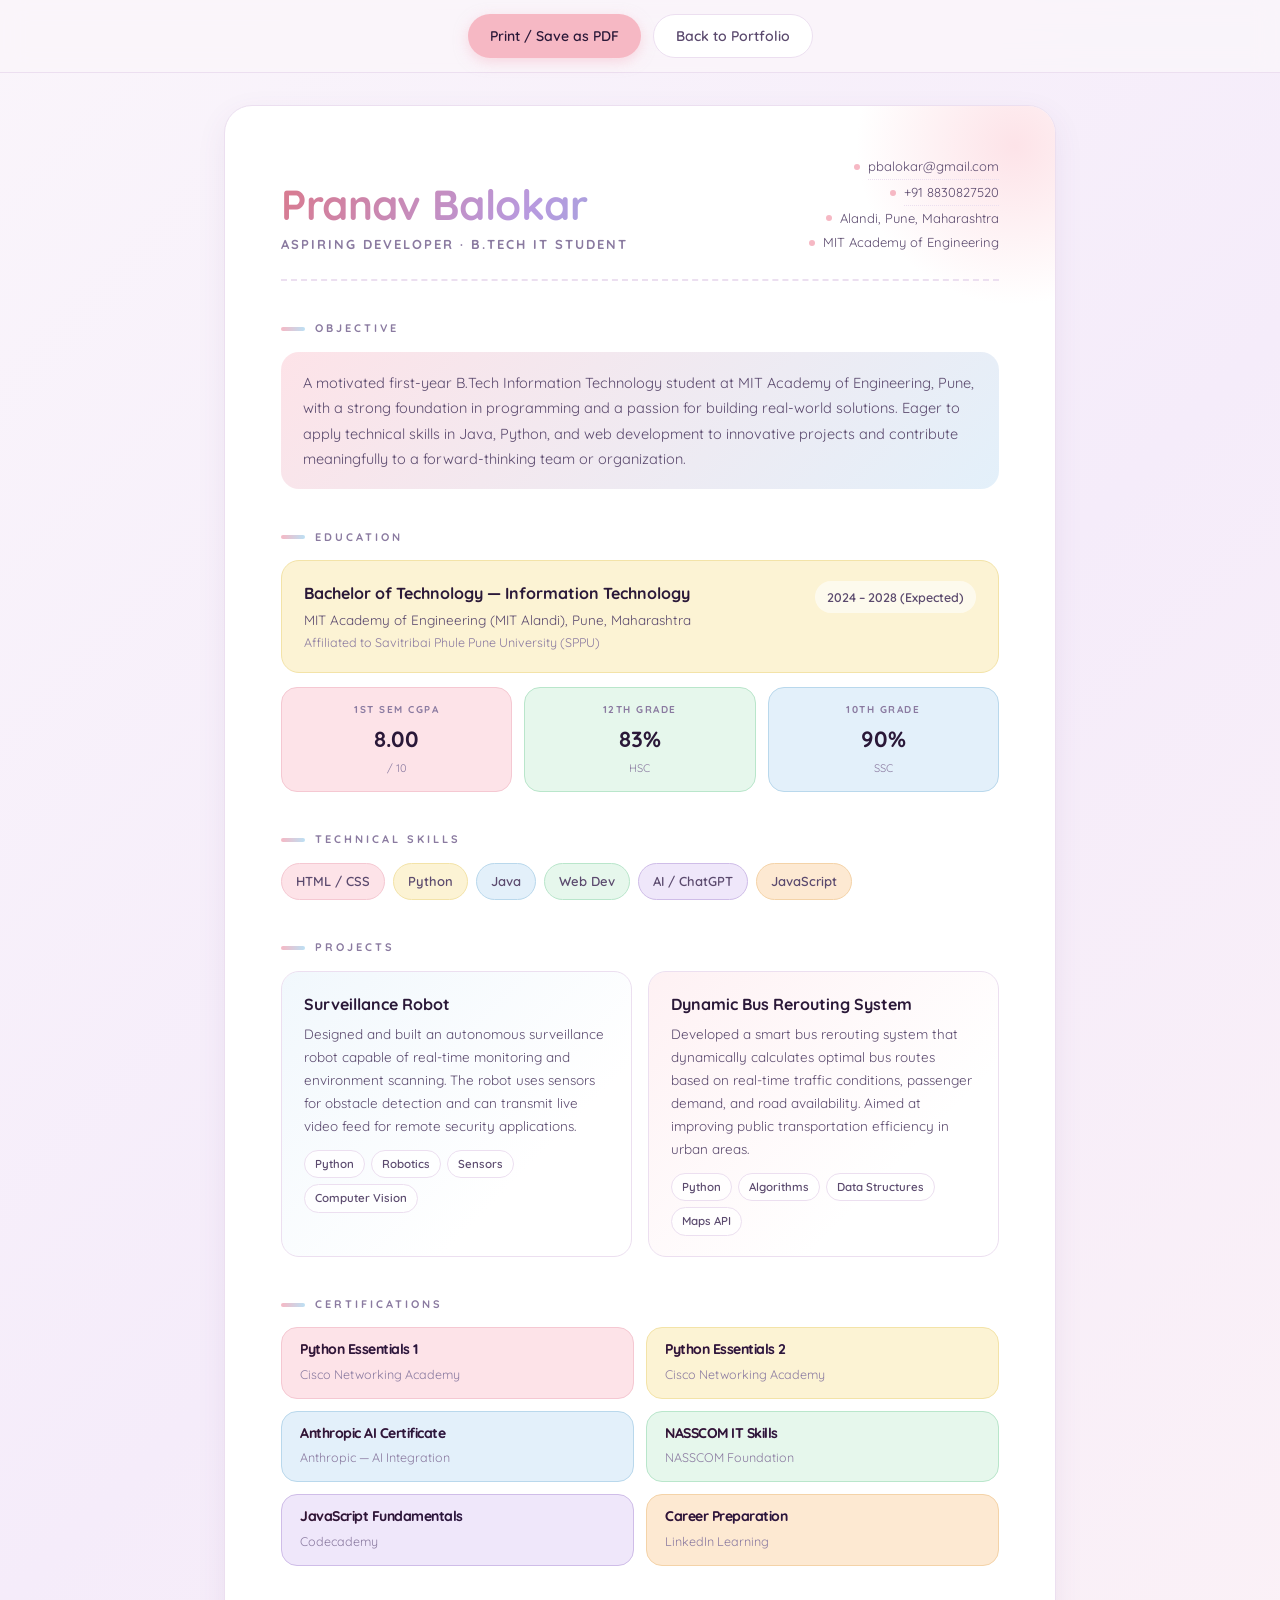
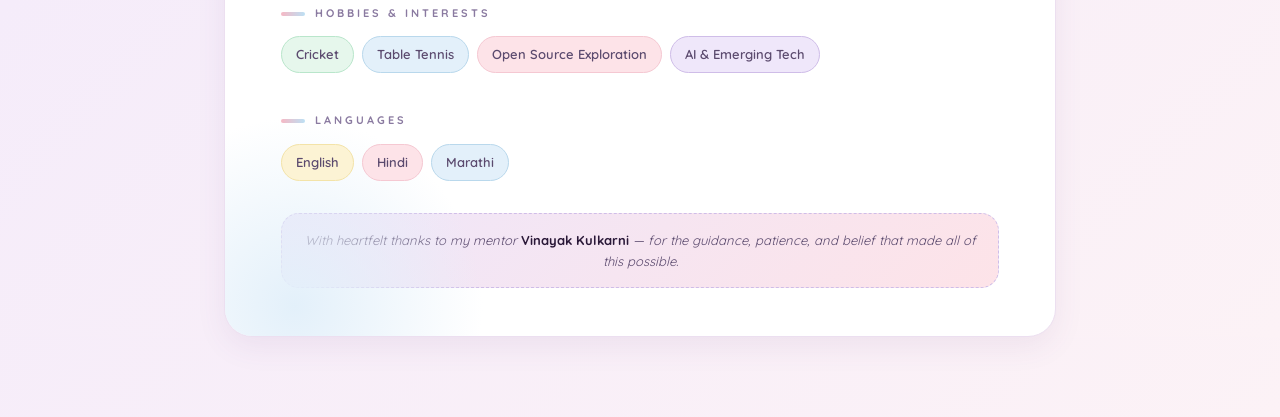
==== resume.html @ 5c5d3f50 "Add files via upload" ====
<!DOCTYPE html>
<html lang="en">
<head>
<meta charset="UTF-8" />
<meta name="viewport" content="width=device-width, initial-scale=1.0" />
<title>Pranav Balokar — Resume</title>
<link rel="preconnect" href="https://fonts.googleapis.com" />
<link rel="preconnect" href="https://fonts.gstatic.com" crossorigin />
<link href="https://fonts.googleapis.com/css2?family=Quicksand:wght@400;500;600;700&display=swap" rel="stylesheet" />
<style>
  :root {
    --bg: #faf5fb;
    --ink: #2a1838;
    --ink-soft: #5b4a6e;
    --ink-mute: #8a7aa0;
    --card: #ffffff;
    --border: #ecdff0;
    --primary: #f6b8c4;
    --primary-soft: #fde3e8;
    --secondary: #f6e1a0;
    --secondary-soft: #fcf3d4;
    --accent: #bce0f4;
    --accent-soft: #e3f0fa;
    --mint: #c7eed6;
    --mint-soft: #e6f7ec;
    --lilac: #d8c8f0;
    --lilac-soft: #efe7fa;
    --shadow: 0 10px 30px rgba(99, 64, 132, 0.08);
  }

  * { box-sizing: border-box; margin: 0; padding: 0; }

  html, body {
    background: linear-gradient(135deg, #faf5fb 0%, #f5ecfa 50%, #fcf2f6 100%);
    color: var(--ink);
    font-family: 'Quicksand', sans-serif;
    line-height: 1.6;
    min-height: 100vh;
    -webkit-font-smoothing: antialiased;
    -moz-osx-font-smoothing: grayscale;
  }

  .actions {
    position: sticky;
    top: 0;
    z-index: 50;
    background: rgba(250, 245, 251, 0.8);
    backdrop-filter: blur(12px);
    -webkit-backdrop-filter: blur(12px);
    border-bottom: 1px solid var(--border);
    padding: 14px 24px;
    display: flex;
    justify-content: center;
    gap: 12px;
  }
  .actions a, .actions button {
    font-family: inherit;
    font-weight: 600;
    font-size: 14px;
    padding: 10px 22px;
    border-radius: 999px;
    border: none;
    cursor: pointer;
    transition: transform 0.2s, box-shadow 0.2s;
    text-decoration: none;
    display: inline-flex;
    align-items: center;
    gap: 8px;
  }
  .actions .btn-primary {
    background: var(--primary);
    color: var(--ink);
    box-shadow: 0 4px 14px rgba(246, 184, 196, 0.5);
  }
  .actions .btn-ghost {
    background: var(--card);
    color: var(--ink-soft);
    border: 1px solid var(--border);
  }
  .actions a:hover, .actions button:hover { transform: translateY(-2px); box-shadow: var(--shadow); }

  .page {
    max-width: 880px;
    margin: 32px auto 80px;
    padding: 0 24px;
  }

  .resume {
    background: var(--card);
    border-radius: 28px;
    padding: 48px 56px;
    box-shadow: var(--shadow);
    border: 1px solid var(--border);
    overflow: hidden;
    position: relative;
  }
  .resume::before {
    content: "";
    position: absolute;
    top: -120px; right: -120px;
    width: 320px; height: 320px;
    background: radial-gradient(circle, var(--primary-soft), transparent 70%);
    pointer-events: none;
  }
  .resume::after {
    content: "";
    position: absolute;
    bottom: -160px; left: -120px;
    width: 380px; height: 380px;
    background: radial-gradient(circle, var(--accent-soft), transparent 70%);
    pointer-events: none;
  }

  /* Header */
  header.hero {
    display: grid;
    grid-template-columns: 1fr auto;
    gap: 24px;
    align-items: end;
    padding-bottom: 24px;
    border-bottom: 2px dashed var(--border);
    position: relative;
    z-index: 1;
  }
  .name {
    font-size: 42px;
    font-weight: 700;
    letter-spacing: -0.5px;
    background: linear-gradient(120deg, #d97a8e 0%, #b89adf 50%, #7fb8d9 100%);
    -webkit-background-clip: text;
    background-clip: text;
    color: transparent;
    line-height: 1.1;
    margin-bottom: 6px;
  }
  .role {
    font-size: 13px;
    font-weight: 700;
    letter-spacing: 2px;
    text-transform: uppercase;
    color: var(--ink-mute);
  }
  .meta {
    text-align: right;
    font-size: 13px;
    color: var(--ink-soft);
    line-height: 1.9;
  }
  .meta .row { display: flex; align-items: center; justify-content: flex-end; gap: 8px; }
  .meta .dot {
    width: 6px; height: 6px; border-radius: 50%;
    background: var(--primary);
    display: inline-block;
  }
  .meta a { color: inherit; text-decoration: none; border-bottom: 1px dotted var(--border); }
  .meta a:hover { color: var(--ink); }

  /* Sections */
  section {
    margin-top: 32px;
    position: relative;
    z-index: 1;
  }
  h2 {
    font-size: 11px;
    font-weight: 700;
    letter-spacing: 3px;
    text-transform: uppercase;
    color: var(--ink-mute);
    margin-bottom: 14px;
    display: inline-flex;
    align-items: center;
    gap: 10px;
  }
  h2::before {
    content: "";
    width: 24px; height: 4px;
    border-radius: 4px;
    background: linear-gradient(90deg, var(--primary), var(--accent));
  }

  /* Objective */
  .objective {
    background: linear-gradient(135deg, var(--primary-soft), var(--accent-soft));
    border-radius: 18px;
    padding: 18px 22px;
    font-size: 14.5px;
    color: var(--ink-soft);
    line-height: 1.75;
  }

  /* Education */
  .edu-card {
    background: var(--secondary-soft);
    border: 1px solid #f3e3a8;
    border-radius: 18px;
    padding: 20px 22px;
    display: grid;
    grid-template-columns: 1fr auto;
    gap: 12px;
  }
  .edu-card .degree { font-weight: 700; font-size: 16px; color: var(--ink); }
  .edu-card .school { font-size: 13.5px; color: var(--ink-soft); margin-top: 2px; }
  .edu-card .affil  { font-size: 12.5px; color: var(--ink-mute); margin-top: 2px; }
  .edu-card .date {
    font-size: 12.5px;
    font-weight: 600;
    color: var(--ink-soft);
    background: rgba(255,255,255,0.6);
    padding: 6px 12px;
    border-radius: 999px;
    height: fit-content;
    white-space: nowrap;
  }
  .edu-stats {
    margin-top: 14px;
    display: grid;
    grid-template-columns: repeat(3, 1fr);
    gap: 12px;
  }
  .stat {
    border-radius: 16px;
    padding: 14px 16px;
    text-align: center;
    border: 1px solid var(--border);
  }
  .stat .label { font-size: 10px; font-weight: 700; letter-spacing: 1.5px; text-transform: uppercase; color: var(--ink-mute); margin-bottom: 4px; }
  .stat .val   { font-size: 22px; font-weight: 700; color: var(--ink); }
  .stat .sub   { font-size: 11px; color: var(--ink-mute); margin-top: 2px; }
  .stat.cgpa   { background: var(--primary-soft); border-color: #f5c8d2; }
  .stat.tw     { background: var(--mint-soft); border-color: #b9e6cb; }
  .stat.ten    { background: var(--accent-soft); border-color: #b9d8ec; }

  /* Skills */
  .skills {
    display: flex;
    flex-wrap: wrap;
    gap: 8px;
  }
  .skill {
    font-size: 13px;
    font-weight: 600;
    padding: 7px 14px;
    border-radius: 999px;
    border: 1px solid var(--border);
    background: var(--card);
    color: var(--ink-soft);
  }
  .skill:nth-child(6n+1) { background: var(--primary-soft); border-color: #f5c8d2; }
  .skill:nth-child(6n+2) { background: var(--secondary-soft); border-color: #f3e3a8; }
  .skill:nth-child(6n+3) { background: var(--accent-soft); border-color: #b9d8ec; }
  .skill:nth-child(6n+4) { background: var(--mint-soft); border-color: #b9e6cb; }
  .skill:nth-child(6n+5) { background: var(--lilac-soft); border-color: #cfbde8; }
  .skill:nth-child(6n+6) { background: #fde9d2; border-color: #f4d3a8; }

  /* Projects */
  .projects { display: grid; grid-template-columns: 1fr 1fr; gap: 16px; }
  .project {
    border-radius: 18px;
    padding: 20px 22px;
    border: 1px solid var(--border);
    background: var(--card);
    position: relative;
    overflow: hidden;
  }
  .project::before {
    content: "";
    position: absolute;
    inset: 0;
    background: linear-gradient(135deg, var(--accent-soft), transparent 70%);
    opacity: 0.5;
    pointer-events: none;
  }
  .project:nth-child(2)::before { background: linear-gradient(135deg, var(--primary-soft), transparent 70%); }
  .project h3 { font-size: 16px; font-weight: 700; margin-bottom: 6px; position: relative; }
  .project p  { font-size: 13.5px; color: var(--ink-soft); line-height: 1.7; position: relative; }
  .project .tags {
    margin-top: 12px;
    display: flex;
    flex-wrap: wrap;
    gap: 6px;
    position: relative;
  }
  .project .tag {
    font-size: 11.5px;
    font-weight: 600;
    padding: 4px 10px;
    border-radius: 999px;
    background: rgba(255,255,255,0.85);
    color: var(--ink-soft);
    border: 1px solid var(--border);
  }

  /* Certifications */
  .certs { display: grid; grid-template-columns: 1fr 1fr; gap: 12px; }
  .cert {
    border-radius: 16px;
    padding: 14px 18px;
    border: 1px solid var(--border);
    background: var(--card);
  }
  .cert .name { font-weight: 700; font-size: 14px; color: var(--ink); }
  .cert .org  { font-size: 12.5px; color: var(--ink-mute); margin-top: 2px; }
  .cert:nth-child(6n+1) { background: var(--primary-soft); border-color: #f5c8d2; }
  .cert:nth-child(6n+2) { background: var(--secondary-soft); border-color: #f3e3a8; }
  .cert:nth-child(6n+3) { background: var(--accent-soft); border-color: #b9d8ec; }
  .cert:nth-child(6n+4) { background: var(--mint-soft); border-color: #b9e6cb; }
  .cert:nth-child(6n+5) { background: var(--lilac-soft); border-color: #cfbde8; }
  .cert:nth-child(6n+6) { background: #fde9d2; border-color: #f4d3a8; }

  /* Hobbies / Languages */
  .pills { display: flex; flex-wrap: wrap; gap: 8px; }
  .pill {
    font-size: 13px;
    font-weight: 600;
    padding: 7px 14px;
    border-radius: 999px;
    background: var(--card);
    color: var(--ink-soft);
    border: 1px solid var(--border);
  }
  .pill.h1 { background: var(--mint-soft); border-color: #b9e6cb; }
  .pill.h2 { background: var(--accent-soft); border-color: #b9d8ec; }
  .pill.h3 { background: var(--primary-soft); border-color: #f5c8d2; }
  .pill.h4 { background: var(--lilac-soft); border-color: #cfbde8; }
  .pill.l1 { background: var(--secondary-soft); border-color: #f3e3a8; }
  .pill.l2 { background: var(--primary-soft); border-color: #f5c8d2; }
  .pill.l3 { background: var(--accent-soft); border-color: #b9d8ec; }

  /* Mentor note */
  .mentor {
    margin-top: 32px;
    text-align: center;
    background: linear-gradient(135deg, var(--lilac-soft), var(--primary-soft));
    border: 1px dashed #cfbde8;
    border-radius: 18px;
    padding: 16px 20px;
    font-size: 13px;
    color: var(--ink-soft);
    font-style: italic;
  }
  .mentor strong { color: var(--ink); font-style: normal; }

  /* Print */
  @media print {
    .actions { display: none; }
    html, body { background: #fff; }
    .page { margin: 0; padding: 0; max-width: none; }
    .resume {
      box-shadow: none;
      border: none;
      border-radius: 0;
      padding: 32px 36px;
    }
    .resume::before, .resume::after { display: none; }
    section { page-break-inside: avoid; }
  }

  @media (max-width: 720px) {
    .resume { padding: 32px 24px; }
    header.hero { grid-template-columns: 1fr; }
    .meta { text-align: left; }
    .meta .row { justify-content: flex-start; }
    .name { font-size: 32px; }
    .projects, .certs { grid-template-columns: 1fr; }
    .edu-stats { grid-template-columns: 1fr; }
    .edu-card { grid-template-columns: 1fr; }
    .edu-card .date { justify-self: start; }
  }
</style>
</head>
<body>
  <div class="actions">
    <button class="btn-primary" onclick="window.print()">Print / Save as PDF</button>
    <a class="btn-ghost" href="/">Back to Portfolio</a>
  </div>

  <main class="page">
    <article class="resume">
      <header class="hero">
        <div>
          <div class="name">Pranav Balokar</div>
          <div class="role">Aspiring Developer · B.Tech IT Student</div>
        </div>
        <div class="meta">
          <div class="row"><span class="dot"></span><a href="mailto:pbalokar@gmail.com">pbalokar@gmail.com</a></div>
          <div class="row"><span class="dot"></span><a href="tel:+918830827520">+91 8830827520</a></div>
          <div class="row"><span class="dot"></span>Alandi, Pune, Maharashtra</div>
          <div class="row"><span class="dot"></span>MIT Academy of Engineering</div>
        </div>
      </header>

      <section>
        <h2>Objective</h2>
        <p class="objective">
          A motivated first-year B.Tech Information Technology student at MIT Academy of Engineering, Pune,
          with a strong foundation in programming and a passion for building real-world solutions. Eager to
          apply technical skills in Java, Python, and web development to innovative projects and contribute
          meaningfully to a forward-thinking team or organization.
        </p>
      </section>

      <section>
        <h2>Education</h2>
        <div class="edu-card">
          <div>
            <div class="degree">Bachelor of Technology — Information Technology</div>
            <div class="school">MIT Academy of Engineering (MIT Alandi), Pune, Maharashtra</div>
            <div class="affil">Affiliated to Savitribai Phule Pune University (SPPU)</div>
          </div>
          <div class="date">2024 – 2028 (Expected)</div>
        </div>

        <div class="edu-stats">
          <div class="stat cgpa">
            <div class="label">1st Sem CGPA</div>
            <div class="val">8.00</div>
            <div class="sub">/ 10</div>
          </div>
          <div class="stat tw">
            <div class="label">12th Grade</div>
            <div class="val">83%</div>
            <div class="sub">HSC</div>
          </div>
          <div class="stat ten">
            <div class="label">10th Grade</div>
            <div class="val">90%</div>
            <div class="sub">SSC</div>
          </div>
        </div>
      </section>

      <section>
        <h2>Technical Skills</h2>
        <div class="skills">
          <span class="skill">HTML / CSS</span>
          <span class="skill">Python</span>
          <span class="skill">Java</span>
          <span class="skill">Web Dev</span>
          <span class="skill">AI / ChatGPT</span>
          <span class="skill">JavaScript</span>
        </div>
      </section>

      <section>
        <h2>Projects</h2>
        <div class="projects">
          <div class="project">
            <h3>Surveillance Robot</h3>
            <p>Designed and built an autonomous surveillance robot capable of real-time monitoring and environment
              scanning. The robot uses sensors for obstacle detection and can transmit live video feed for remote
              security applications.</p>
            <div class="tags">
              <span class="tag">Python</span>
              <span class="tag">Robotics</span>
              <span class="tag">Sensors</span>
              <span class="tag">Computer Vision</span>
            </div>
          </div>
          <div class="project">
            <h3>Dynamic Bus Rerouting System</h3>
            <p>Developed a smart bus rerouting system that dynamically calculates optimal bus routes based on
              real-time traffic conditions, passenger demand, and road availability. Aimed at improving public
              transportation efficiency in urban areas.</p>
            <div class="tags">
              <span class="tag">Python</span>
              <span class="tag">Algorithms</span>
              <span class="tag">Data Structures</span>
              <span class="tag">Maps API</span>
            </div>
          </div>
        </div>
      </section>

      <section>
        <h2>Certifications</h2>
        <div class="certs">
          <div class="cert">
            <div class="name">Python Essentials 1</div>
            <div class="org">Cisco Networking Academy</div>
          </div>
          <div class="cert">
            <div class="name">Python Essentials 2</div>
            <div class="org">Cisco Networking Academy</div>
          </div>
          <div class="cert">
            <div class="name">Anthropic AI Certificate</div>
            <div class="org">Anthropic — AI Integration</div>
          </div>
          <div class="cert">
            <div class="name">NASSCOM IT Skills</div>
            <div class="org">NASSCOM Foundation</div>
          </div>
          <div class="cert">
            <div class="name">JavaScript Fundamentals</div>
            <div class="org">Codecademy</div>
          </div>
          <div class="cert">
            <div class="name">Career Preparation</div>
            <div class="org">LinkedIn Learning</div>
          </div>
        </div>
      </section>

      <section>
        <h2>Hobbies &amp; Interests</h2>
        <div class="pills">
          <span class="pill h1">Cricket</span>
          <span class="pill h2">Table Tennis</span>
          <span class="pill h3">Open Source Exploration</span>
          <span class="pill h4">AI &amp; Emerging Tech</span>
        </div>
      </section>

      <section>
        <h2>Languages</h2>
        <div class="pills">
          <span class="pill l1">English</span>
          <span class="pill l2">Hindi</span>
          <span class="pill l3">Marathi</span>
        </div>
      </section>

      <div class="mentor">
        With heartfelt thanks to my mentor <strong>Vinayak Kulkarni</strong> — for the guidance, patience, and belief that made all of this possible.
      </div>
    </article>
  </main>
</body>
</html>
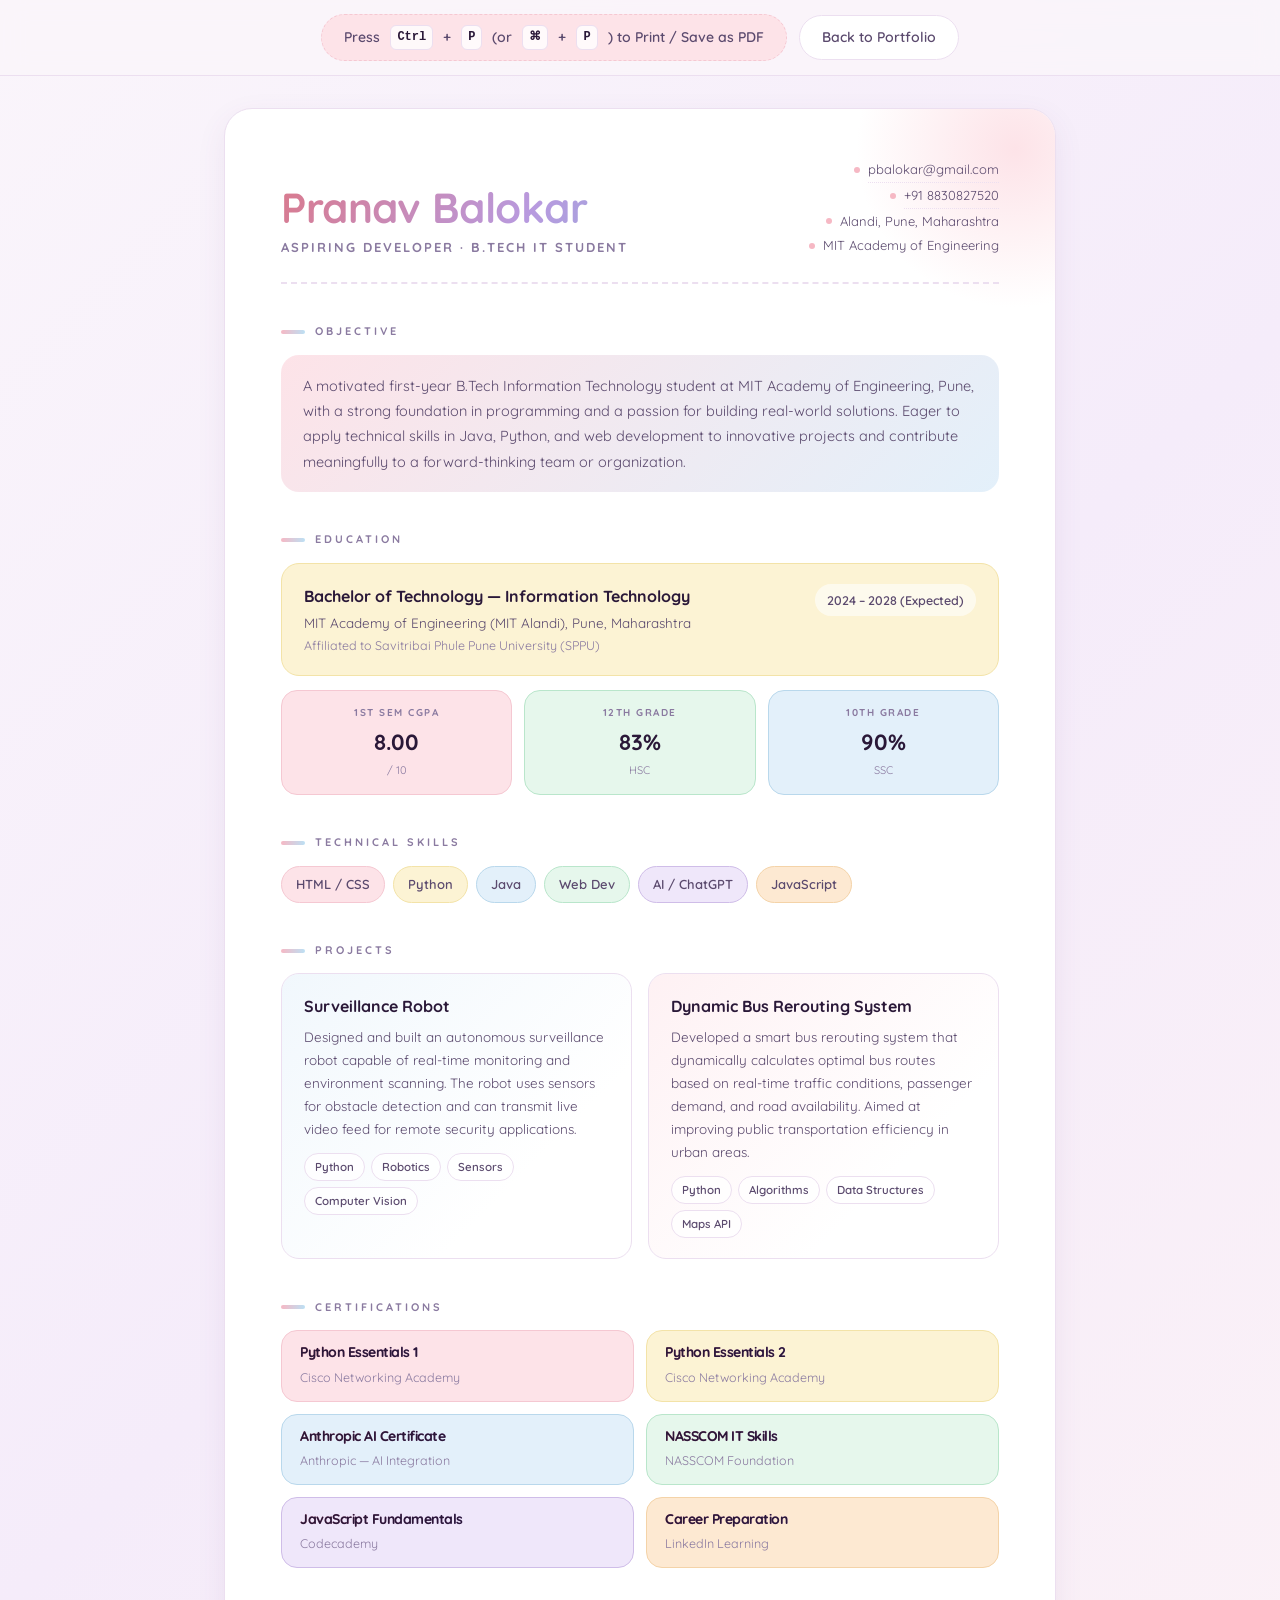
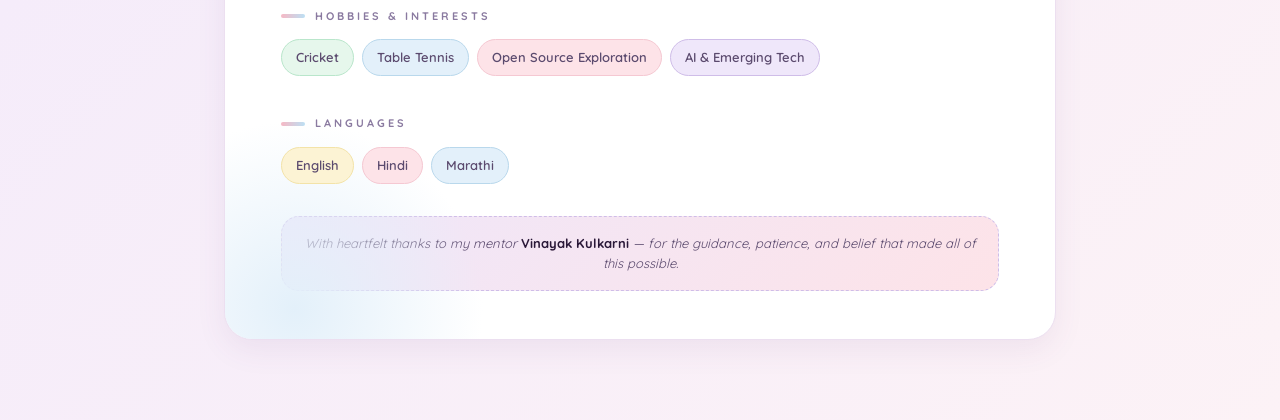
==== commit 1f4244d7: "Add files via upload" ====
--- a/resume.html
+++ b/resume.html
@@ -1,530 +1,542 @@
-<!DOCTYPE html>
-<html lang="en">
-<head>
-<meta charset="UTF-8" />
-<meta name="viewport" content="width=device-width, initial-scale=1.0" />
-<title>Pranav Balokar — Resume</title>
-<link rel="preconnect" href="https://fonts.googleapis.com" />
-<link rel="preconnect" href="https://fonts.gstatic.com" crossorigin />
-<link href="https://fonts.googleapis.com/css2?family=Quicksand:wght@400;500;600;700&display=swap" rel="stylesheet" />
-<style>
-  :root {
-    --bg: #faf5fb;
-    --ink: #2a1838;
-    --ink-soft: #5b4a6e;
-    --ink-mute: #8a7aa0;
-    --card: #ffffff;
-    --border: #ecdff0;
-    --primary: #f6b8c4;
-    --primary-soft: #fde3e8;
-    --secondary: #f6e1a0;
-    --secondary-soft: #fcf3d4;
-    --accent: #bce0f4;
-    --accent-soft: #e3f0fa;
-    --mint: #c7eed6;
-    --mint-soft: #e6f7ec;
-    --lilac: #d8c8f0;
-    --lilac-soft: #efe7fa;
-    --shadow: 0 10px 30px rgba(99, 64, 132, 0.08);
-  }
-
-  * { box-sizing: border-box; margin: 0; padding: 0; }
-
-  html, body {
-    background: linear-gradient(135deg, #faf5fb 0%, #f5ecfa 50%, #fcf2f6 100%);
-    color: var(--ink);
-    font-family: 'Quicksand', sans-serif;
-    line-height: 1.6;
-    min-height: 100vh;
-    -webkit-font-smoothing: antialiased;
-    -moz-osx-font-smoothing: grayscale;
-  }
-
-  .actions {
-    position: sticky;
-    top: 0;
-    z-index: 50;
-    background: rgba(250, 245, 251, 0.8);
-    backdrop-filter: blur(12px);
-    -webkit-backdrop-filter: blur(12px);
-    border-bottom: 1px solid var(--border);
-    padding: 14px 24px;
-    display: flex;
-    justify-content: center;
-    gap: 12px;
-  }
-  .actions a, .actions button {
-    font-family: inherit;
-    font-weight: 600;
-    font-size: 14px;
-    padding: 10px 22px;
-    border-radius: 999px;
-    border: none;
-    cursor: pointer;
-    transition: transform 0.2s, box-shadow 0.2s;
-    text-decoration: none;
-    display: inline-flex;
-    align-items: center;
-    gap: 8px;
-  }
-  .actions .btn-primary {
-    background: var(--primary);
-    color: var(--ink);
-    box-shadow: 0 4px 14px rgba(246, 184, 196, 0.5);
-  }
-  .actions .btn-ghost {
-    background: var(--card);
-    color: var(--ink-soft);
-    border: 1px solid var(--border);
-  }
-  .actions a:hover, .actions button:hover { transform: translateY(-2px); box-shadow: var(--shadow); }
-
-  .page {
-    max-width: 880px;
-    margin: 32px auto 80px;
-    padding: 0 24px;
-  }
-
-  .resume {
-    background: var(--card);
-    border-radius: 28px;
-    padding: 48px 56px;
-    box-shadow: var(--shadow);
-    border: 1px solid var(--border);
-    overflow: hidden;
-    position: relative;
-  }
-  .resume::before {
-    content: "";
-    position: absolute;
-    top: -120px; right: -120px;
-    width: 320px; height: 320px;
-    background: radial-gradient(circle, var(--primary-soft), transparent 70%);
-    pointer-events: none;
-  }
-  .resume::after {
-    content: "";
-    position: absolute;
-    bottom: -160px; left: -120px;
-    width: 380px; height: 380px;
-    background: radial-gradient(circle, var(--accent-soft), transparent 70%);
-    pointer-events: none;
-  }
-
-  /* Header */
-  header.hero {
-    display: grid;
-    grid-template-columns: 1fr auto;
-    gap: 24px;
-    align-items: end;
-    padding-bottom: 24px;
-    border-bottom: 2px dashed var(--border);
-    position: relative;
-    z-index: 1;
-  }
-  .name {
-    font-size: 42px;
-    font-weight: 700;
-    letter-spacing: -0.5px;
-    background: linear-gradient(120deg, #d97a8e 0%, #b89adf 50%, #7fb8d9 100%);
-    -webkit-background-clip: text;
-    background-clip: text;
-    color: transparent;
-    line-height: 1.1;
-    margin-bottom: 6px;
-  }
-  .role {
-    font-size: 13px;
-    font-weight: 700;
-    letter-spacing: 2px;
-    text-transform: uppercase;
-    color: var(--ink-mute);
-  }
-  .meta {
-    text-align: right;
-    font-size: 13px;
-    color: var(--ink-soft);
-    line-height: 1.9;
-  }
-  .meta .row { display: flex; align-items: center; justify-content: flex-end; gap: 8px; }
-  .meta .dot {
-    width: 6px; height: 6px; border-radius: 50%;
-    background: var(--primary);
-    display: inline-block;
-  }
-  .meta a { color: inherit; text-decoration: none; border-bottom: 1px dotted var(--border); }
-  .meta a:hover { color: var(--ink); }
-
-  /* Sections */
-  section {
-    margin-top: 32px;
-    position: relative;
-    z-index: 1;
-  }
-  h2 {
-    font-size: 11px;
-    font-weight: 700;
-    letter-spacing: 3px;
-    text-transform: uppercase;
-    color: var(--ink-mute);
-    margin-bottom: 14px;
-    display: inline-flex;
-    align-items: center;
-    gap: 10px;
-  }
-  h2::before {
-    content: "";
-    width: 24px; height: 4px;
-    border-radius: 4px;
-    background: linear-gradient(90deg, var(--primary), var(--accent));
-  }
-
-  /* Objective */
-  .objective {
-    background: linear-gradient(135deg, var(--primary-soft), var(--accent-soft));
-    border-radius: 18px;
-    padding: 18px 22px;
-    font-size: 14.5px;
-    color: var(--ink-soft);
-    line-height: 1.75;
-  }
-
-  /* Education */
-  .edu-card {
-    background: var(--secondary-soft);
-    border: 1px solid #f3e3a8;
-    border-radius: 18px;
-    padding: 20px 22px;
-    display: grid;
-    grid-template-columns: 1fr auto;
-    gap: 12px;
-  }
-  .edu-card .degree { font-weight: 700; font-size: 16px; color: var(--ink); }
-  .edu-card .school { font-size: 13.5px; color: var(--ink-soft); margin-top: 2px; }
-  .edu-card .affil  { font-size: 12.5px; color: var(--ink-mute); margin-top: 2px; }
-  .edu-card .date {
-    font-size: 12.5px;
-    font-weight: 600;
-    color: var(--ink-soft);
-    background: rgba(255,255,255,0.6);
-    padding: 6px 12px;
-    border-radius: 999px;
-    height: fit-content;
-    white-space: nowrap;
-  }
-  .edu-stats {
-    margin-top: 14px;
-    display: grid;
-    grid-template-columns: repeat(3, 1fr);
-    gap: 12px;
-  }
-  .stat {
-    border-radius: 16px;
-    padding: 14px 16px;
-    text-align: center;
-    border: 1px solid var(--border);
-  }
-  .stat .label { font-size: 10px; font-weight: 700; letter-spacing: 1.5px; text-transform: uppercase; color: var(--ink-mute); margin-bottom: 4px; }
-  .stat .val   { font-size: 22px; font-weight: 700; color: var(--ink); }
-  .stat .sub   { font-size: 11px; color: var(--ink-mute); margin-top: 2px; }
-  .stat.cgpa   { background: var(--primary-soft); border-color: #f5c8d2; }
-  .stat.tw     { background: var(--mint-soft); border-color: #b9e6cb; }
-  .stat.ten    { background: var(--accent-soft); border-color: #b9d8ec; }
-
-  /* Skills */
-  .skills {
-    display: flex;
-    flex-wrap: wrap;
-    gap: 8px;
-  }
-  .skill {
-    font-size: 13px;
-    font-weight: 600;
-    padding: 7px 14px;
-    border-radius: 999px;
-    border: 1px solid var(--border);
-    background: var(--card);
-    color: var(--ink-soft);
-  }
-  .skill:nth-child(6n+1) { background: var(--primary-soft); border-color: #f5c8d2; }
-  .skill:nth-child(6n+2) { background: var(--secondary-soft); border-color: #f3e3a8; }
-  .skill:nth-child(6n+3) { background: var(--accent-soft); border-color: #b9d8ec; }
-  .skill:nth-child(6n+4) { background: var(--mint-soft); border-color: #b9e6cb; }
-  .skill:nth-child(6n+5) { background: var(--lilac-soft); border-color: #cfbde8; }
-  .skill:nth-child(6n+6) { background: #fde9d2; border-color: #f4d3a8; }
-
-  /* Projects */
-  .projects { display: grid; grid-template-columns: 1fr 1fr; gap: 16px; }
-  .project {
-    border-radius: 18px;
-    padding: 20px 22px;
-    border: 1px solid var(--border);
-    background: var(--card);
-    position: relative;
-    overflow: hidden;
-  }
-  .project::before {
-    content: "";
-    position: absolute;
-    inset: 0;
-    background: linear-gradient(135deg, var(--accent-soft), transparent 70%);
-    opacity: 0.5;
-    pointer-events: none;
-  }
-  .project:nth-child(2)::before { background: linear-gradient(135deg, var(--primary-soft), transparent 70%); }
-  .project h3 { font-size: 16px; font-weight: 700; margin-bottom: 6px; position: relative; }
-  .project p  { font-size: 13.5px; color: var(--ink-soft); line-height: 1.7; position: relative; }
-  .project .tags {
-    margin-top: 12px;
-    display: flex;
-    flex-wrap: wrap;
-    gap: 6px;
-    position: relative;
-  }
-  .project .tag {
-    font-size: 11.5px;
-    font-weight: 600;
-    padding: 4px 10px;
-    border-radius: 999px;
-    background: rgba(255,255,255,0.85);
-    color: var(--ink-soft);
-    border: 1px solid var(--border);
-  }
-
-  /* Certifications */
-  .certs { display: grid; grid-template-columns: 1fr 1fr; gap: 12px; }
-  .cert {
-    border-radius: 16px;
-    padding: 14px 18px;
-    border: 1px solid var(--border);
-    background: var(--card);
-  }
-  .cert .name { font-weight: 700; font-size: 14px; color: var(--ink); }
-  .cert .org  { font-size: 12.5px; color: var(--ink-mute); margin-top: 2px; }
-  .cert:nth-child(6n+1) { background: var(--primary-soft); border-color: #f5c8d2; }
-  .cert:nth-child(6n+2) { background: var(--secondary-soft); border-color: #f3e3a8; }
-  .cert:nth-child(6n+3) { background: var(--accent-soft); border-color: #b9d8ec; }
-  .cert:nth-child(6n+4) { background: var(--mint-soft); border-color: #b9e6cb; }
-  .cert:nth-child(6n+5) { background: var(--lilac-soft); border-color: #cfbde8; }
-  .cert:nth-child(6n+6) { background: #fde9d2; border-color: #f4d3a8; }
-
-  /* Hobbies / Languages */
-  .pills { display: flex; flex-wrap: wrap; gap: 8px; }
-  .pill {
-    font-size: 13px;
-    font-weight: 600;
-    padding: 7px 14px;
-    border-radius: 999px;
-    background: var(--card);
-    color: var(--ink-soft);
-    border: 1px solid var(--border);
-  }
-  .pill.h1 { background: var(--mint-soft); border-color: #b9e6cb; }
-  .pill.h2 { background: var(--accent-soft); border-color: #b9d8ec; }
-  .pill.h3 { background: var(--primary-soft); border-color: #f5c8d2; }
-  .pill.h4 { background: var(--lilac-soft); border-color: #cfbde8; }
-  .pill.l1 { background: var(--secondary-soft); border-color: #f3e3a8; }
-  .pill.l2 { background: var(--primary-soft); border-color: #f5c8d2; }
-  .pill.l3 { background: var(--accent-soft); border-color: #b9d8ec; }
-
-  /* Mentor note */
-  .mentor {
-    margin-top: 32px;
-    text-align: center;
-    background: linear-gradient(135deg, var(--lilac-soft), var(--primary-soft));
-    border: 1px dashed #cfbde8;
-    border-radius: 18px;
-    padding: 16px 20px;
-    font-size: 13px;
-    color: var(--ink-soft);
-    font-style: italic;
-  }
-  .mentor strong { color: var(--ink); font-style: normal; }
-
-  /* Print */
-  @media print {
-    .actions { display: none; }
-    html, body { background: #fff; }
-    .page { margin: 0; padding: 0; max-width: none; }
-    .resume {
-      box-shadow: none;
-      border: none;
-      border-radius: 0;
-      padding: 32px 36px;
-    }
-    .resume::before, .resume::after { display: none; }
-    section { page-break-inside: avoid; }
-  }
-
-  @media (max-width: 720px) {
-    .resume { padding: 32px 24px; }
-    header.hero { grid-template-columns: 1fr; }
-    .meta { text-align: left; }
-    .meta .row { justify-content: flex-start; }
-    .name { font-size: 32px; }
-    .projects, .certs { grid-template-columns: 1fr; }
-    .edu-stats { grid-template-columns: 1fr; }
-    .edu-card { grid-template-columns: 1fr; }
-    .edu-card .date { justify-self: start; }
-  }
-</style>
-</head>
-<body>
-  <div class="actions">
-    <button class="btn-primary" onclick="window.print()">Print / Save as PDF</button>
-    <a class="btn-ghost" href="/">Back to Portfolio</a>
-  </div>
-
-  <main class="page">
-    <article class="resume">
-      <header class="hero">
-        <div>
-          <div class="name">Pranav Balokar</div>
-          <div class="role">Aspiring Developer · B.Tech IT Student</div>
-        </div>
-        <div class="meta">
-          <div class="row"><span class="dot"></span><a href="mailto:pbalokar@gmail.com">pbalokar@gmail.com</a></div>
-          <div class="row"><span class="dot"></span><a href="tel:+918830827520">+91 8830827520</a></div>
-          <div class="row"><span class="dot"></span>Alandi, Pune, Maharashtra</div>
-          <div class="row"><span class="dot"></span>MIT Academy of Engineering</div>
-        </div>
-      </header>
-
-      <section>
-        <h2>Objective</h2>
-        <p class="objective">
-          A motivated first-year B.Tech Information Technology student at MIT Academy of Engineering, Pune,
-          with a strong foundation in programming and a passion for building real-world solutions. Eager to
-          apply technical skills in Java, Python, and web development to innovative projects and contribute
-          meaningfully to a forward-thinking team or organization.
-        </p>
-      </section>
-
-      <section>
-        <h2>Education</h2>
-        <div class="edu-card">
-          <div>
-            <div class="degree">Bachelor of Technology — Information Technology</div>
-            <div class="school">MIT Academy of Engineering (MIT Alandi), Pune, Maharashtra</div>
-            <div class="affil">Affiliated to Savitribai Phule Pune University (SPPU)</div>
-          </div>
-          <div class="date">2024 – 2028 (Expected)</div>
-        </div>
-
-        <div class="edu-stats">
-          <div class="stat cgpa">
-            <div class="label">1st Sem CGPA</div>
-            <div class="val">8.00</div>
-            <div class="sub">/ 10</div>
-          </div>
-          <div class="stat tw">
-            <div class="label">12th Grade</div>
-            <div class="val">83%</div>
-            <div class="sub">HSC</div>
-          </div>
-          <div class="stat ten">
-            <div class="label">10th Grade</div>
-            <div class="val">90%</div>
-            <div class="sub">SSC</div>
-          </div>
-        </div>
-      </section>
-
-      <section>
-        <h2>Technical Skills</h2>
-        <div class="skills">
-          <span class="skill">HTML / CSS</span>
-          <span class="skill">Python</span>
-          <span class="skill">Java</span>
-          <span class="skill">Web Dev</span>
-          <span class="skill">AI / ChatGPT</span>
-          <span class="skill">JavaScript</span>
-        </div>
-      </section>
-
-      <section>
-        <h2>Projects</h2>
-        <div class="projects">
-          <div class="project">
-            <h3>Surveillance Robot</h3>
-            <p>Designed and built an autonomous surveillance robot capable of real-time monitoring and environment
-              scanning. The robot uses sensors for obstacle detection and can transmit live video feed for remote
-              security applications.</p>
-            <div class="tags">
-              <span class="tag">Python</span>
-              <span class="tag">Robotics</span>
-              <span class="tag">Sensors</span>
-              <span class="tag">Computer Vision</span>
-            </div>
-          </div>
-          <div class="project">
-            <h3>Dynamic Bus Rerouting System</h3>
-            <p>Developed a smart bus rerouting system that dynamically calculates optimal bus routes based on
-              real-time traffic conditions, passenger demand, and road availability. Aimed at improving public
-              transportation efficiency in urban areas.</p>
-            <div class="tags">
-              <span class="tag">Python</span>
-              <span class="tag">Algorithms</span>
-              <span class="tag">Data Structures</span>
-              <span class="tag">Maps API</span>
-            </div>
-          </div>
-        </div>
-      </section>
-
-      <section>
-        <h2>Certifications</h2>
-        <div class="certs">
-          <div class="cert">
-            <div class="name">Python Essentials 1</div>
-            <div class="org">Cisco Networking Academy</div>
-          </div>
-          <div class="cert">
-            <div class="name">Python Essentials 2</div>
-            <div class="org">Cisco Networking Academy</div>
-          </div>
-          <div class="cert">
-            <div class="name">Anthropic AI Certificate</div>
-            <div class="org">Anthropic — AI Integration</div>
-          </div>
-          <div class="cert">
-            <div class="name">NASSCOM IT Skills</div>
-            <div class="org">NASSCOM Foundation</div>
-          </div>
-          <div class="cert">
-            <div class="name">JavaScript Fundamentals</div>
-            <div class="org">Codecademy</div>
-          </div>
-          <div class="cert">
-            <div class="name">Career Preparation</div>
-            <div class="org">LinkedIn Learning</div>
-          </div>
-        </div>
-      </section>
-
-      <section>
-        <h2>Hobbies &amp; Interests</h2>
-        <div class="pills">
-          <span class="pill h1">Cricket</span>
-          <span class="pill h2">Table Tennis</span>
-          <span class="pill h3">Open Source Exploration</span>
-          <span class="pill h4">AI &amp; Emerging Tech</span>
-        </div>
-      </section>
-
-      <section>
-        <h2>Languages</h2>
-        <div class="pills">
-          <span class="pill l1">English</span>
-          <span class="pill l2">Hindi</span>
-          <span class="pill l3">Marathi</span>
-        </div>
-      </section>
-
-      <div class="mentor">
-        With heartfelt thanks to my mentor <strong>Vinayak Kulkarni</strong> — for the guidance, patience, and belief that made all of this possible.
-      </div>
-    </article>
-  </main>
-</body>
-</html>
+<!DOCTYPE html>
+<html lang="en">
+<head>
+<meta charset="UTF-8" />
+<meta name="viewport" content="width=device-width, initial-scale=1.0" />
+<title>Pranav Balokar — Resume</title>
+<link rel="preconnect" href="https://fonts.googleapis.com" />
+<link rel="preconnect" href="https://fonts.gstatic.com" crossorigin />
+<link href="https://fonts.googleapis.com/css2?family=Quicksand:wght@400;500;600;700&display=swap" rel="stylesheet" />
+<style>
+  :root {
+    --bg: #faf5fb;
+    --ink: #2a1838;
+    --ink-soft: #5b4a6e;
+    --ink-mute: #8a7aa0;
+    --card: #ffffff;
+    --border: #ecdff0;
+    --primary: #f6b8c4;
+    --primary-soft: #fde3e8;
+    --secondary: #f6e1a0;
+    --secondary-soft: #fcf3d4;
+    --accent: #bce0f4;
+    --accent-soft: #e3f0fa;
+    --mint: #c7eed6;
+    --mint-soft: #e6f7ec;
+    --lilac: #d8c8f0;
+    --lilac-soft: #efe7fa;
+    --shadow: 0 10px 30px rgba(99, 64, 132, 0.08);
+  }
+
+  * { box-sizing: border-box; margin: 0; padding: 0; }
+
+  html, body {
+    background: linear-gradient(135deg, #faf5fb 0%, #f5ecfa 50%, #fcf2f6 100%);
+    color: var(--ink);
+    font-family: 'Quicksand', sans-serif;
+    line-height: 1.6;
+    min-height: 100vh;
+    -webkit-font-smoothing: antialiased;
+    -moz-osx-font-smoothing: grayscale;
+  }
+
+  .actions {
+    position: sticky;
+    top: 0;
+    z-index: 50;
+    background: rgba(250, 245, 251, 0.8);
+    backdrop-filter: blur(12px);
+    -webkit-backdrop-filter: blur(12px);
+    border-bottom: 1px solid var(--border);
+    padding: 14px 24px;
+    display: flex;
+    align-items: center;
+    justify-content: center;
+    gap: 12px;
+    flex-wrap: wrap;
+  }
+  .actions a, .actions .hint {
+    font-family: inherit;
+    font-weight: 600;
+    font-size: 14px;
+    padding: 10px 22px;
+    border-radius: 999px;
+    border: none;
+    transition: transform 0.2s, box-shadow 0.2s;
+    text-decoration: none;
+    display: inline-flex;
+    align-items: center;
+    gap: 8px;
+  }
+  .actions .hint {
+    background: var(--primary-soft);
+    color: var(--ink-soft);
+    border: 1px dashed #f5c8d2;
+    cursor: default;
+  }
+  .actions .btn-ghost {
+    background: var(--card);
+    color: var(--ink-soft);
+    border: 1px solid var(--border);
+  }
+  .actions a:hover { transform: translateY(-2px); box-shadow: var(--shadow); }
+  kbd {
+    font-family: ui-monospace, SFMono-Regular, Menlo, monospace;
+    font-size: 12px;
+    padding: 2px 6px;
+    border-radius: 6px;
+    background: rgba(255,255,255,0.8);
+    border: 1px solid var(--border);
+    color: var(--ink);
+    margin: 0 2px;
+  }
+
+  .page {
+    max-width: 880px;
+    margin: 32px auto 80px;
+    padding: 0 24px;
+  }
+
+  .resume {
+    background: var(--card);
+    border-radius: 28px;
+    padding: 48px 56px;
+    box-shadow: var(--shadow);
+    border: 1px solid var(--border);
+    overflow: hidden;
+    position: relative;
+  }
+  .resume::before {
+    content: "";
+    position: absolute;
+    top: -120px; right: -120px;
+    width: 320px; height: 320px;
+    background: radial-gradient(circle, var(--primary-soft), transparent 70%);
+    pointer-events: none;
+  }
+  .resume::after {
+    content: "";
+    position: absolute;
+    bottom: -160px; left: -120px;
+    width: 380px; height: 380px;
+    background: radial-gradient(circle, var(--accent-soft), transparent 70%);
+    pointer-events: none;
+  }
+
+  /* Header */
+  header.hero {
+    display: grid;
+    grid-template-columns: 1fr auto;
+    gap: 24px;
+    align-items: end;
+    padding-bottom: 24px;
+    border-bottom: 2px dashed var(--border);
+    position: relative;
+    z-index: 1;
+  }
+  .name {
+    font-size: 42px;
+    font-weight: 700;
+    letter-spacing: -0.5px;
+    background: linear-gradient(120deg, #d97a8e 0%, #b89adf 50%, #7fb8d9 100%);
+    -webkit-background-clip: text;
+    background-clip: text;
+    color: transparent;
+    line-height: 1.1;
+    margin-bottom: 6px;
+  }
+  .role {
+    font-size: 13px;
+    font-weight: 700;
+    letter-spacing: 2px;
+    text-transform: uppercase;
+    color: var(--ink-mute);
+  }
+  .meta {
+    text-align: right;
+    font-size: 13px;
+    color: var(--ink-soft);
+    line-height: 1.9;
+  }
+  .meta .row { display: flex; align-items: center; justify-content: flex-end; gap: 8px; }
+  .meta .dot {
+    width: 6px; height: 6px; border-radius: 50%;
+    background: var(--primary);
+    display: inline-block;
+  }
+  .meta a { color: inherit; text-decoration: none; border-bottom: 1px dotted var(--border); }
+  .meta a:hover { color: var(--ink); }
+
+  /* Sections */
+  section {
+    margin-top: 32px;
+    position: relative;
+    z-index: 1;
+  }
+  h2 {
+    font-size: 11px;
+    font-weight: 700;
+    letter-spacing: 3px;
+    text-transform: uppercase;
+    color: var(--ink-mute);
+    margin-bottom: 14px;
+    display: inline-flex;
+    align-items: center;
+    gap: 10px;
+  }
+  h2::before {
+    content: "";
+    width: 24px; height: 4px;
+    border-radius: 4px;
+    background: linear-gradient(90deg, var(--primary), var(--accent));
+  }
+
+  /* Objective */
+  .objective {
+    background: linear-gradient(135deg, var(--primary-soft), var(--accent-soft));
+    border-radius: 18px;
+    padding: 18px 22px;
+    font-size: 14.5px;
+    color: var(--ink-soft);
+    line-height: 1.75;
+  }
+
+  /* Education */
+  .edu-card {
+    background: var(--secondary-soft);
+    border: 1px solid #f3e3a8;
+    border-radius: 18px;
+    padding: 20px 22px;
+    display: grid;
+    grid-template-columns: 1fr auto;
+    gap: 12px;
+  }
+  .edu-card .degree { font-weight: 700; font-size: 16px; color: var(--ink); }
+  .edu-card .school { font-size: 13.5px; color: var(--ink-soft); margin-top: 2px; }
+  .edu-card .affil  { font-size: 12.5px; color: var(--ink-mute); margin-top: 2px; }
+  .edu-card .date {
+    font-size: 12.5px;
+    font-weight: 600;
+    color: var(--ink-soft);
+    background: rgba(255,255,255,0.6);
+    padding: 6px 12px;
+    border-radius: 999px;
+    height: fit-content;
+    white-space: nowrap;
+  }
+  .edu-stats {
+    margin-top: 14px;
+    display: grid;
+    grid-template-columns: repeat(3, 1fr);
+    gap: 12px;
+  }
+  .stat {
+    border-radius: 16px;
+    padding: 14px 16px;
+    text-align: center;
+    border: 1px solid var(--border);
+  }
+  .stat .label { font-size: 10px; font-weight: 700; letter-spacing: 1.5px; text-transform: uppercase; color: var(--ink-mute); margin-bottom: 4px; }
+  .stat .val   { font-size: 22px; font-weight: 700; color: var(--ink); }
+  .stat .sub   { font-size: 11px; color: var(--ink-mute); margin-top: 2px; }
+  .stat.cgpa   { background: var(--primary-soft); border-color: #f5c8d2; }
+  .stat.tw     { background: var(--mint-soft); border-color: #b9e6cb; }
+  .stat.ten    { background: var(--accent-soft); border-color: #b9d8ec; }
+
+  /* Skills */
+  .skills {
+    display: flex;
+    flex-wrap: wrap;
+    gap: 8px;
+  }
+  .skill {
+    font-size: 13px;
+    font-weight: 600;
+    padding: 7px 14px;
+    border-radius: 999px;
+    border: 1px solid var(--border);
+    background: var(--card);
+    color: var(--ink-soft);
+  }
+  .skill:nth-child(6n+1) { background: var(--primary-soft); border-color: #f5c8d2; }
+  .skill:nth-child(6n+2) { background: var(--secondary-soft); border-color: #f3e3a8; }
+  .skill:nth-child(6n+3) { background: var(--accent-soft); border-color: #b9d8ec; }
+  .skill:nth-child(6n+4) { background: var(--mint-soft); border-color: #b9e6cb; }
+  .skill:nth-child(6n+5) { background: var(--lilac-soft); border-color: #cfbde8; }
+  .skill:nth-child(6n+6) { background: #fde9d2; border-color: #f4d3a8; }
+
+  /* Projects */
+  .projects { display: grid; grid-template-columns: 1fr 1fr; gap: 16px; }
+  .project {
+    border-radius: 18px;
+    padding: 20px 22px;
+    border: 1px solid var(--border);
+    background: var(--card);
+    position: relative;
+    overflow: hidden;
+  }
+  .project::before {
+    content: "";
+    position: absolute;
+    inset: 0;
+    background: linear-gradient(135deg, var(--accent-soft), transparent 70%);
+    opacity: 0.5;
+    pointer-events: none;
+  }
+  .project:nth-child(2)::before { background: linear-gradient(135deg, var(--primary-soft), transparent 70%); }
+  .project h3 { font-size: 16px; font-weight: 700; margin-bottom: 6px; position: relative; }
+  .project p  { font-size: 13.5px; color: var(--ink-soft); line-height: 1.7; position: relative; }
+  .project .tags {
+    margin-top: 12px;
+    display: flex;
+    flex-wrap: wrap;
+    gap: 6px;
+    position: relative;
+  }
+  .project .tag {
+    font-size: 11.5px;
+    font-weight: 600;
+    padding: 4px 10px;
+    border-radius: 999px;
+    background: rgba(255,255,255,0.85);
+    color: var(--ink-soft);
+    border: 1px solid var(--border);
+  }
+
+  /* Certifications */
+  .certs { display: grid; grid-template-columns: 1fr 1fr; gap: 12px; }
+  .cert {
+    border-radius: 16px;
+    padding: 14px 18px;
+    border: 1px solid var(--border);
+    background: var(--card);
+  }
+  .cert .name { font-weight: 700; font-size: 14px; color: var(--ink); }
+  .cert .org  { font-size: 12.5px; color: var(--ink-mute); margin-top: 2px; }
+  .cert:nth-child(6n+1) { background: var(--primary-soft); border-color: #f5c8d2; }
+  .cert:nth-child(6n+2) { background: var(--secondary-soft); border-color: #f3e3a8; }
+  .cert:nth-child(6n+3) { background: var(--accent-soft); border-color: #b9d8ec; }
+  .cert:nth-child(6n+4) { background: var(--mint-soft); border-color: #b9e6cb; }
+  .cert:nth-child(6n+5) { background: var(--lilac-soft); border-color: #cfbde8; }
+  .cert:nth-child(6n+6) { background: #fde9d2; border-color: #f4d3a8; }
+
+  /* Hobbies / Languages */
+  .pills { display: flex; flex-wrap: wrap; gap: 8px; }
+  .pill {
+    font-size: 13px;
+    font-weight: 600;
+    padding: 7px 14px;
+    border-radius: 999px;
+    background: var(--card);
+    color: var(--ink-soft);
+    border: 1px solid var(--border);
+  }
+  .pill.h1 { background: var(--mint-soft); border-color: #b9e6cb; }
+  .pill.h2 { background: var(--accent-soft); border-color: #b9d8ec; }
+  .pill.h3 { background: var(--primary-soft); border-color: #f5c8d2; }
+  .pill.h4 { background: var(--lilac-soft); border-color: #cfbde8; }
+  .pill.l1 { background: var(--secondary-soft); border-color: #f3e3a8; }
+  .pill.l2 { background: var(--primary-soft); border-color: #f5c8d2; }
+  .pill.l3 { background: var(--accent-soft); border-color: #b9d8ec; }
+
+  /* Mentor note */
+  .mentor {
+    margin-top: 32px;
+    text-align: center;
+    background: linear-gradient(135deg, var(--lilac-soft), var(--primary-soft));
+    border: 1px dashed #cfbde8;
+    border-radius: 18px;
+    padding: 16px 20px;
+    font-size: 13px;
+    color: var(--ink-soft);
+    font-style: italic;
+  }
+  .mentor strong { color: var(--ink); font-style: normal; }
+
+  /* Print */
+  @media print {
+    .actions { display: none; }
+    html, body { background: #fff; }
+    .page { margin: 0; padding: 0; max-width: none; }
+    .resume {
+      box-shadow: none;
+      border: none;
+      border-radius: 0;
+      padding: 32px 36px;
+    }
+    .resume::before, .resume::after { display: none; }
+    section { page-break-inside: avoid; }
+  }
+
+  @media (max-width: 720px) {
+    .resume { padding: 32px 24px; }
+    header.hero { grid-template-columns: 1fr; }
+    .meta { text-align: left; }
+    .meta .row { justify-content: flex-start; }
+    .name { font-size: 32px; }
+    .projects, .certs { grid-template-columns: 1fr; }
+    .edu-stats { grid-template-columns: 1fr; }
+    .edu-card { grid-template-columns: 1fr; }
+    .edu-card .date { justify-self: start; }
+  }
+</style>
+</head>
+<body>
+  <div class="actions">
+    <span class="hint">Press <kbd>Ctrl</kbd>+<kbd>P</kbd> (or <kbd>⌘</kbd>+<kbd>P</kbd>) to Print / Save as PDF</span>
+    <a class="btn-ghost" href="index.html">Back to Portfolio</a>
+  </div>
+
+  <main class="page">
+    <article class="resume">
+      <header class="hero">
+        <div>
+          <div class="name">Pranav Balokar</div>
+          <div class="role">Aspiring Developer · B.Tech IT Student</div>
+        </div>
+        <div class="meta">
+          <div class="row"><span class="dot"></span><a href="mailto:pbalokar@gmail.com">pbalokar@gmail.com</a></div>
+          <div class="row"><span class="dot"></span><a href="tel:+918830827520">+91 8830827520</a></div>
+          <div class="row"><span class="dot"></span>Alandi, Pune, Maharashtra</div>
+          <div class="row"><span class="dot"></span>MIT Academy of Engineering</div>
+        </div>
+      </header>
+
+      <section>
+        <h2>Objective</h2>
+        <p class="objective">
+          A motivated first-year B.Tech Information Technology student at MIT Academy of Engineering, Pune,
+          with a strong foundation in programming and a passion for building real-world solutions. Eager to
+          apply technical skills in Java, Python, and web development to innovative projects and contribute
+          meaningfully to a forward-thinking team or organization.
+        </p>
+      </section>
+
+      <section>
+        <h2>Education</h2>
+        <div class="edu-card">
+          <div>
+            <div class="degree">Bachelor of Technology — Information Technology</div>
+            <div class="school">MIT Academy of Engineering (MIT Alandi), Pune, Maharashtra</div>
+            <div class="affil">Affiliated to Savitribai Phule Pune University (SPPU)</div>
+          </div>
+          <div class="date">2024 – 2028 (Expected)</div>
+        </div>
+
+        <div class="edu-stats">
+          <div class="stat cgpa">
+            <div class="label">1st Sem CGPA</div>
+            <div class="val">8.00</div>
+            <div class="sub">/ 10</div>
+          </div>
+          <div class="stat tw">
+            <div class="label">12th Grade</div>
+            <div class="val">83%</div>
+            <div class="sub">HSC</div>
+          </div>
+          <div class="stat ten">
+            <div class="label">10th Grade</div>
+            <div class="val">90%</div>
+            <div class="sub">SSC</div>
+          </div>
+        </div>
+      </section>
+
+      <section>
+        <h2>Technical Skills</h2>
+        <div class="skills">
+          <span class="skill">HTML / CSS</span>
+          <span class="skill">Python</span>
+          <span class="skill">Java</span>
+          <span class="skill">Web Dev</span>
+          <span class="skill">AI / ChatGPT</span>
+          <span class="skill">JavaScript</span>
+        </div>
+      </section>
+
+      <section>
+        <h2>Projects</h2>
+        <div class="projects">
+          <div class="project">
+            <h3>Surveillance Robot</h3>
+            <p>Designed and built an autonomous surveillance robot capable of real-time monitoring and environment
+              scanning. The robot uses sensors for obstacle detection and can transmit live video feed for remote
+              security applications.</p>
+            <div class="tags">
+              <span class="tag">Python</span>
+              <span class="tag">Robotics</span>
+              <span class="tag">Sensors</span>
+              <span class="tag">Computer Vision</span>
+            </div>
+          </div>
+          <div class="project">
+            <h3>Dynamic Bus Rerouting System</h3>
+            <p>Developed a smart bus rerouting system that dynamically calculates optimal bus routes based on
+              real-time traffic conditions, passenger demand, and road availability. Aimed at improving public
+              transportation efficiency in urban areas.</p>
+            <div class="tags">
+              <span class="tag">Python</span>
+              <span class="tag">Algorithms</span>
+              <span class="tag">Data Structures</span>
+              <span class="tag">Maps API</span>
+            </div>
+          </div>
+        </div>
+      </section>
+
+      <section>
+        <h2>Certifications</h2>
+        <div class="certs">
+          <div class="cert">
+            <div class="name">Python Essentials 1</div>
+            <div class="org">Cisco Networking Academy</div>
+          </div>
+          <div class="cert">
+            <div class="name">Python Essentials 2</div>
+            <div class="org">Cisco Networking Academy</div>
+          </div>
+          <div class="cert">
+            <div class="name">Anthropic AI Certificate</div>
+            <div class="org">Anthropic — AI Integration</div>
+          </div>
+          <div class="cert">
+            <div class="name">NASSCOM IT Skills</div>
+            <div class="org">NASSCOM Foundation</div>
+          </div>
+          <div class="cert">
+            <div class="name">JavaScript Fundamentals</div>
+            <div class="org">Codecademy</div>
+          </div>
+          <div class="cert">
+            <div class="name">Career Preparation</div>
+            <div class="org">LinkedIn Learning</div>
+          </div>
+        </div>
+      </section>
+
+      <section>
+        <h2>Hobbies &amp; Interests</h2>
+        <div class="pills">
+          <span class="pill h1">Cricket</span>
+          <span class="pill h2">Table Tennis</span>
+          <span class="pill h3">Open Source Exploration</span>
+          <span class="pill h4">AI &amp; Emerging Tech</span>
+        </div>
+      </section>
+
+      <section>
+        <h2>Languages</h2>
+        <div class="pills">
+          <span class="pill l1">English</span>
+          <span class="pill l2">Hindi</span>
+          <span class="pill l3">Marathi</span>
+        </div>
+      </section>
+
+      <div class="mentor">
+        With heartfelt thanks to my mentor <strong>Vinayak Kulkarni</strong> — for the guidance, patience, and belief that made all of this possible.
+      </div>
+    </article>
+  </main>
+</body>
+</html>
